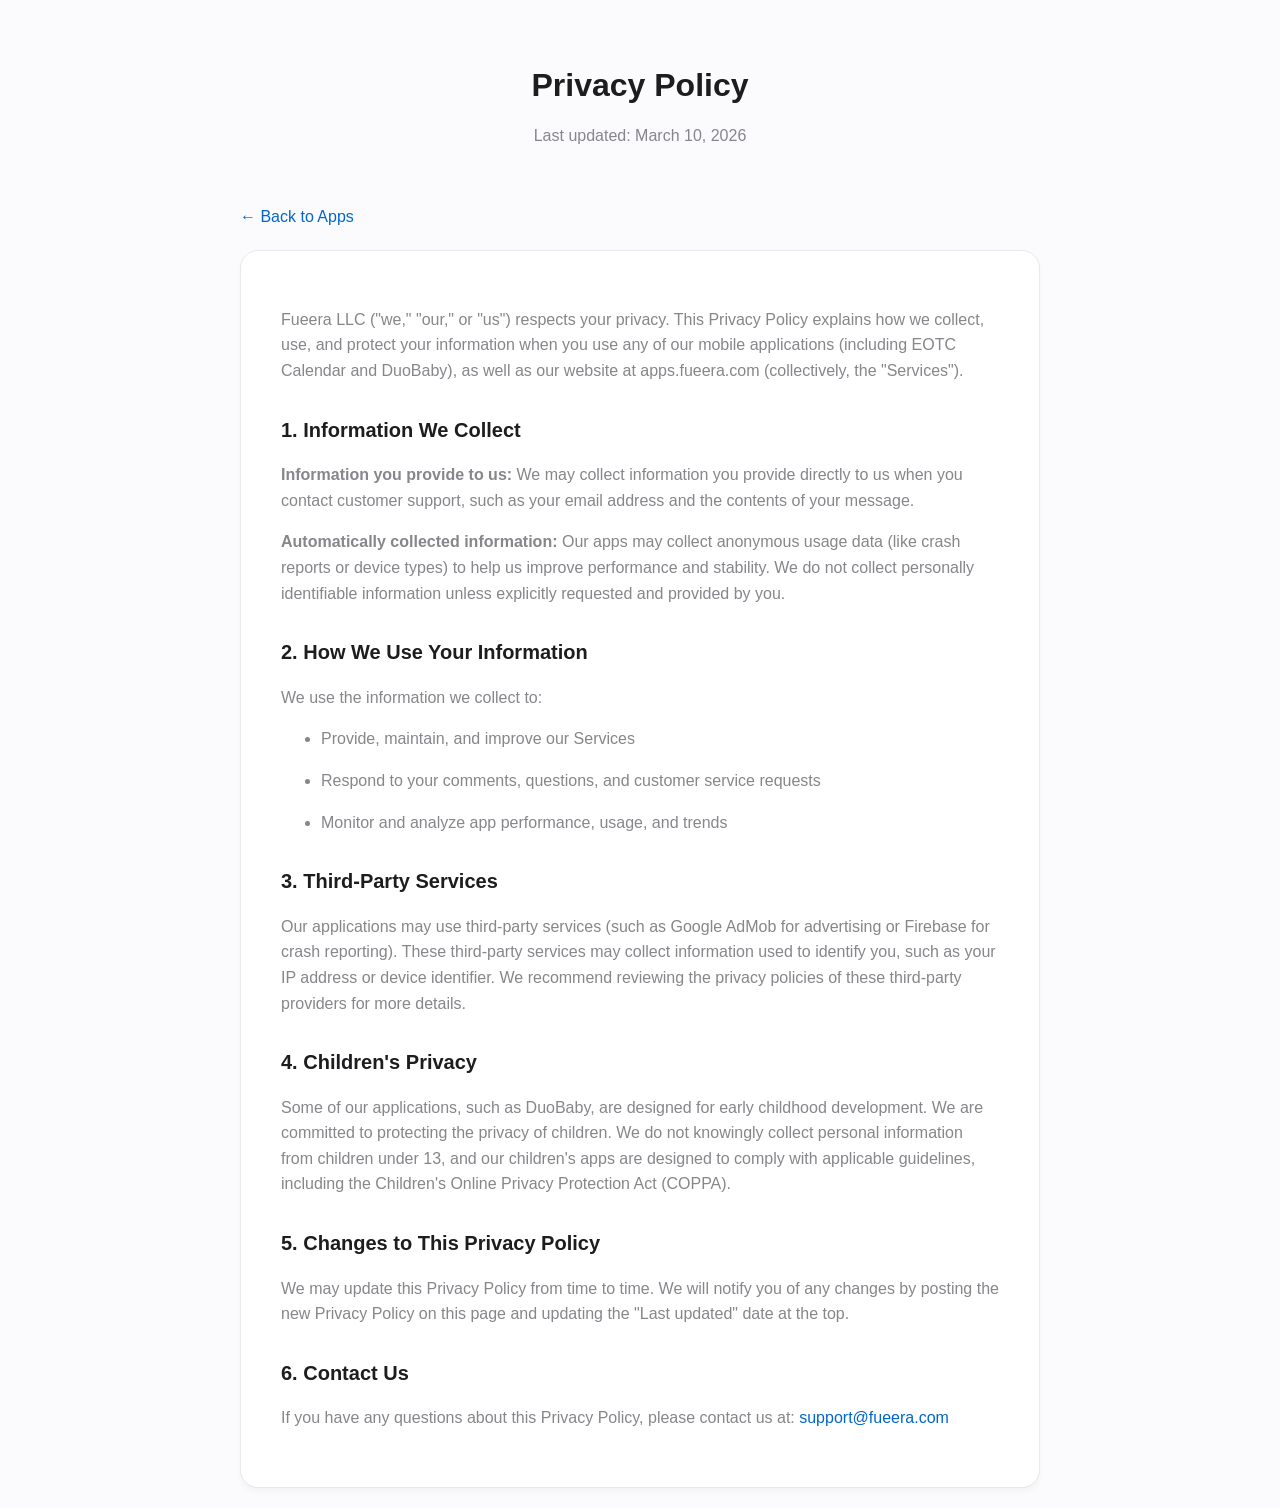
==== privacy-policy/index.html @ ad88a5f7 "Create index.html" ====
<!DOCTYPE html>
<html lang="en">
<head>
    <meta charset="UTF-8">
    <meta name="viewport" content="width=device-width, initial-scale=1.0">
    <title>Privacy Policy - Fueera LLC</title>
    <style>
        :root { --primary: #1d1d1f; --secondary: #86868b; --bg-color: #fbfbfd; --card-bg: #ffffff; --border: #e8e8ed; }
        body { font-family: -apple-system, BlinkMacSystemFont, "Segoe UI", Roboto, Helvetica, Arial, sans-serif; margin: 0; padding: 0; background-color: var(--bg-color); color: var(--primary); line-height: 1.6; }
        header { text-align: center; padding: 60px 20px 20px; }
        .container { max-width: 800px; margin: 0 auto; padding: 20px; }
        .content { background-color: var(--card-bg); border-radius: 18px; padding: 40px; box-shadow: 0 4px 6px rgba(0,0,0,0.03); border: 1px solid var(--border); }
        h1 { margin-top: 0; }
        h2 { margin-top: 30px; font-size: 1.25rem; }
        p, li { color: var(--secondary); margin-bottom: 16px; font-size: 1rem; }
        a { color: #0066cc; text-decoration: none; }
        a:hover { text-decoration: underline; }
        .back-link { display: inline-block; margin-bottom: 20px; font-weight: 500; }
        
        @media (prefers-color-scheme: dark) {
            :root { --primary: #f5f5f7; --secondary: #a1a1a6; --bg-color: #000000; --card-bg: #1c1c1e; --border: #38383a; }
            a { color: #2997ff; }
        }
    </style>
</head>
<body>

    <header>
        <h1>Privacy Policy</h1>
        <p style="color: var(--secondary); margin-top: -10px;">Last updated: March 10, 2026</p>
    </header>

    <div class="container">
        <a href="/" class="back-link">← Back to Apps</a>
        
        <div class="content">
            <p>Fueera LLC ("we," "our," or "us") respects your privacy. This Privacy Policy explains how we collect, use, and protect your information when you use any of our mobile applications (including EOTC Calendar and DuoBaby), as well as our website at apps.fueera.com (collectively, the "Services").</p>

            <h2>1. Information We Collect</h2>
            <p><strong>Information you provide to us:</strong> We may collect information you provide directly to us when you contact customer support, such as your email address and the contents of your message.</p>
            <p><strong>Automatically collected information:</strong> Our apps may collect anonymous usage data (like crash reports or device types) to help us improve performance and stability. We do not collect personally identifiable information unless explicitly requested and provided by you.</p>

            <h2>2. How We Use Your Information</h2>
            <p>We use the information we collect to:</p>
            <ul>
                <li>Provide, maintain, and improve our Services</li>
                <li>Respond to your comments, questions, and customer service requests</li>
                <li>Monitor and analyze app performance, usage, and trends</li>
            </ul>

            <h2>3. Third-Party Services</h2>
            <p>Our applications may use third-party services (such as Google AdMob for advertising or Firebase for crash reporting). These third-party services may collect information used to identify you, such as your IP address or device identifier. We recommend reviewing the privacy policies of these third-party providers for more details.</p>

            <h2>4. Children's Privacy</h2>
            <p>Some of our applications, such as DuoBaby, are designed for early childhood development. We are committed to protecting the privacy of children. We do not knowingly collect personal information from children under 13, and our children's apps are designed to comply with applicable guidelines, including the Children's Online Privacy Protection Act (COPPA).</p>

            <h2>5. Changes to This Privacy Policy</h2>
            <p>We may update this Privacy Policy from time to time. We will notify you of any changes by posting the new Privacy Policy on this page and updating the "Last updated" date at the top.</p>

            <h2>6. Contact Us</h2>
            <p>If you have any questions about this Privacy Policy, please contact us at: <a href="mailto:support@fueera.com">support@fueera.com</a></p>
        </div>
    </div>

</body>
</html>
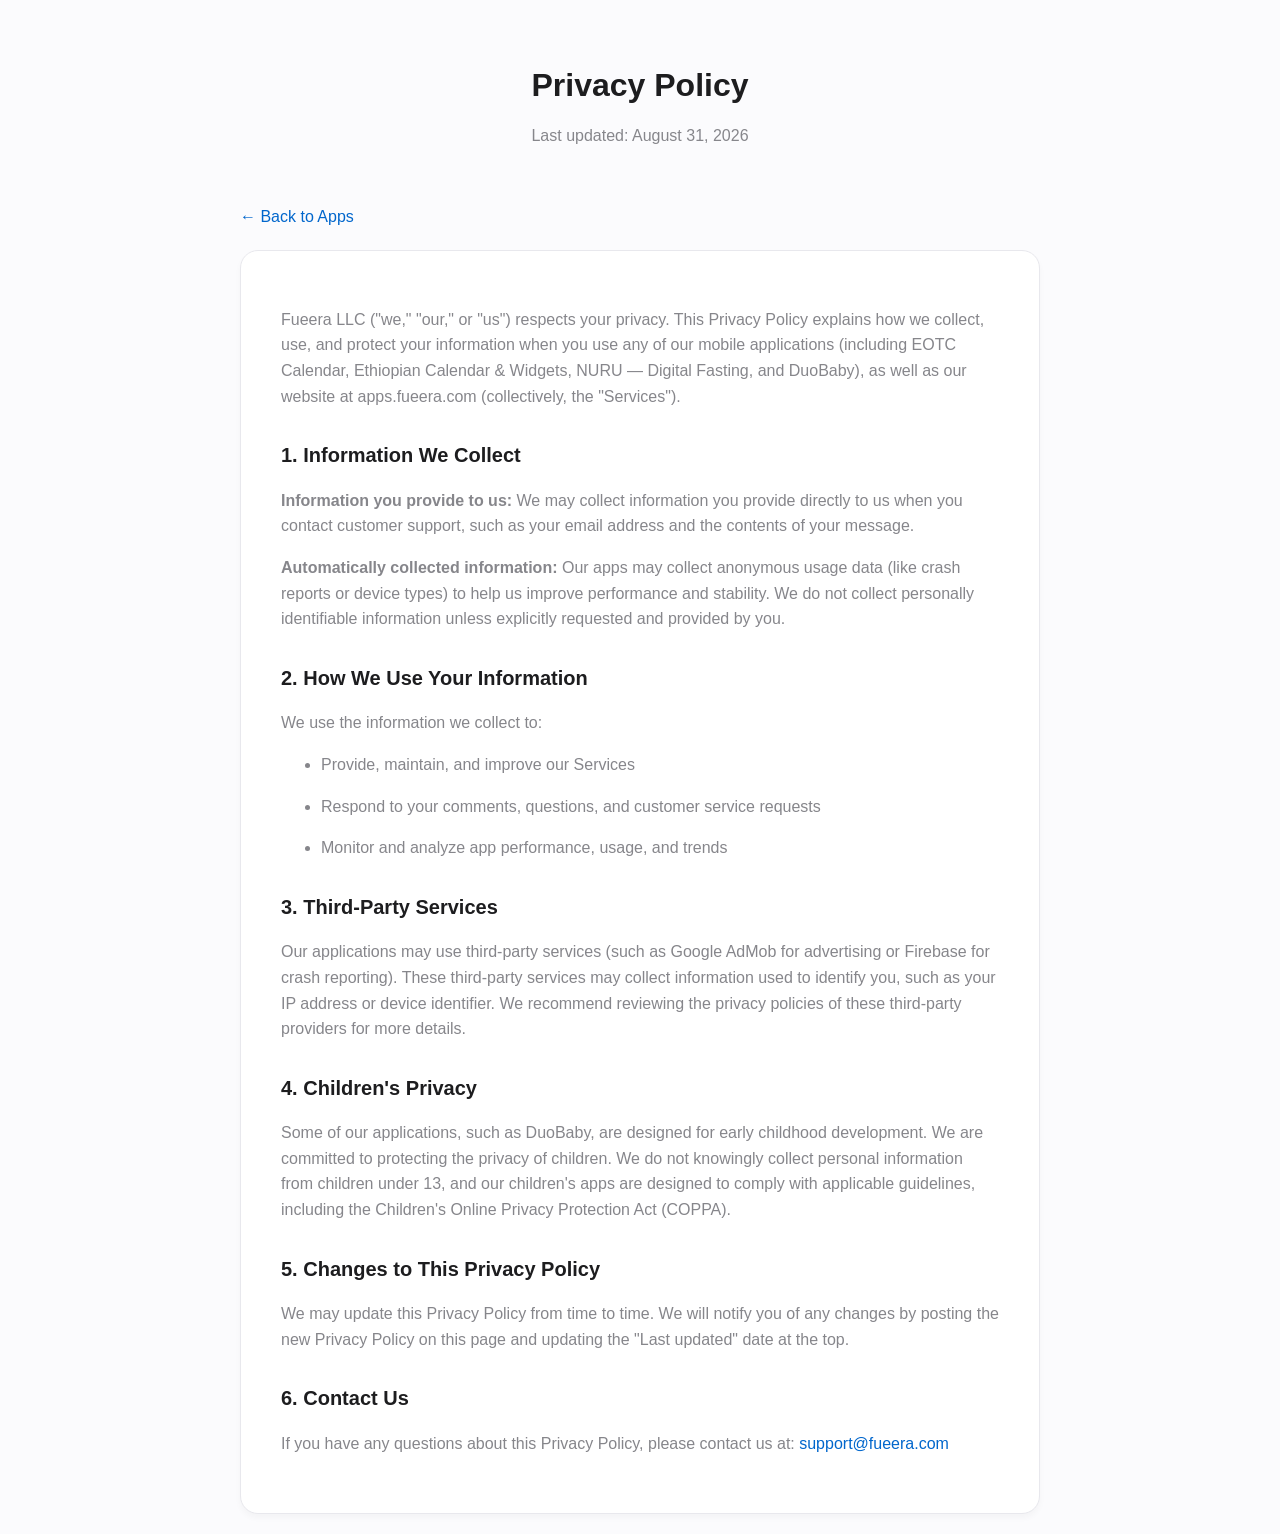
==== commit 97173c0b: "Add per-app pages for EOTC Calendar, Ethiopian Calendar, and NURU apps.fueera.com is the developer w" ====
--- a/privacy-policy/index.html
+++ b/privacy-policy/index.html
@@ -27,14 +27,14 @@
 
     <header>
         <h1>Privacy Policy</h1>
-        <p style="color: var(--secondary); margin-top: -10px;">Last updated: March 10, 2026</p>
+        <p style="color: var(--secondary); margin-top: -10px;">Last updated: August 31, 2026</p>
     </header>
 
     <div class="container">
         <a href="/" class="back-link">← Back to Apps</a>
         
         <div class="content">
-            <p>Fueera LLC ("we," "our," or "us") respects your privacy. This Privacy Policy explains how we collect, use, and protect your information when you use any of our mobile applications (including EOTC Calendar and DuoBaby), as well as our website at apps.fueera.com (collectively, the "Services").</p>
+            <p>Fueera LLC ("we," "our," or "us") respects your privacy. This Privacy Policy explains how we collect, use, and protect your information when you use any of our mobile applications (including EOTC Calendar, Ethiopian Calendar &amp; Widgets, NURU &mdash; Digital Fasting, and DuoBaby), as well as our website at apps.fueera.com (collectively, the "Services").</p>
 
             <h2>1. Information We Collect</h2>
             <p><strong>Information you provide to us:</strong> We may collect information you provide directly to us when you contact customer support, such as your email address and the contents of your message.</p>
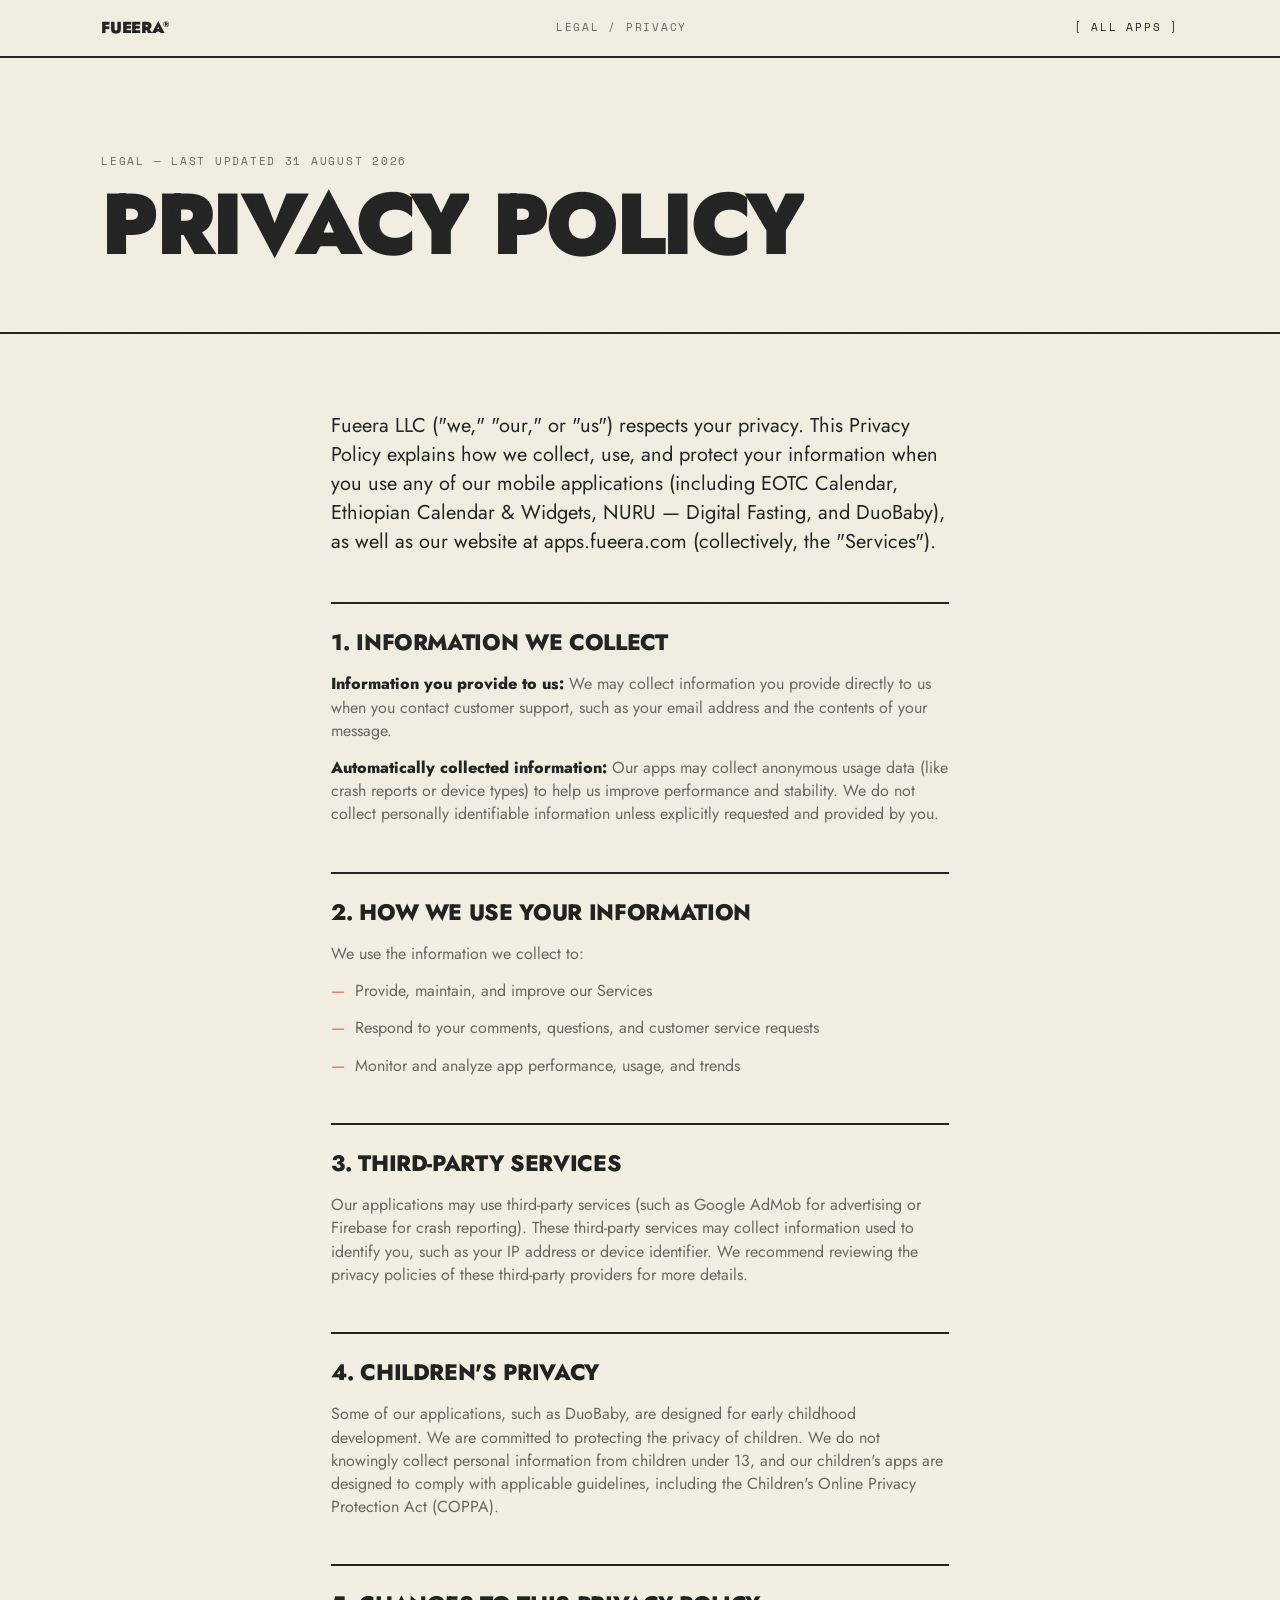
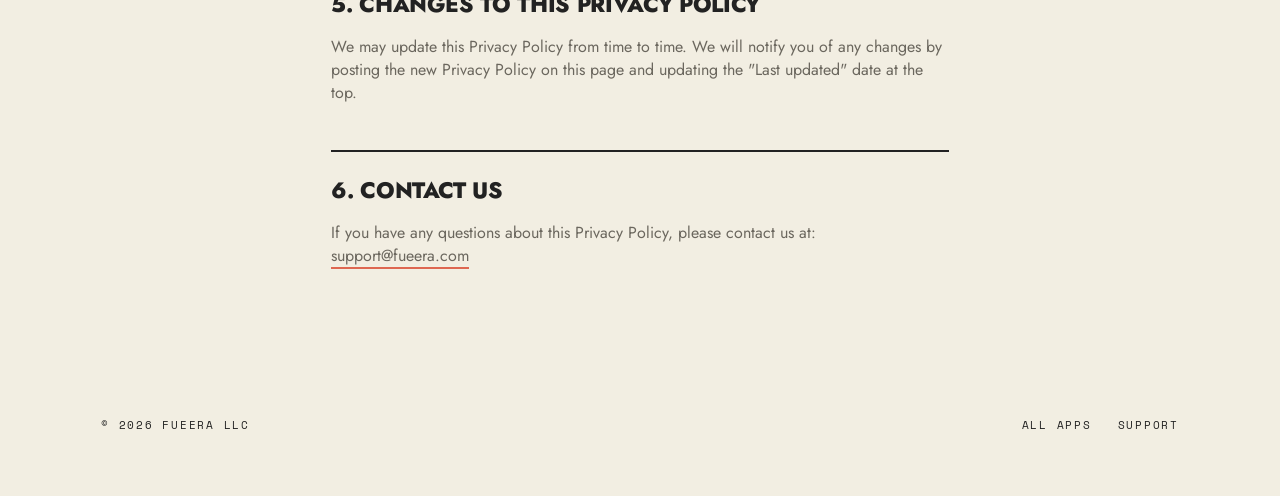
==== commit cf391860: "Redesign: editorial-brutalist layout, motion layer, dark mode, brand fonts Rebuilds the site around " ====
--- a/privacy-policy/index.html
+++ b/privacy-policy/index.html
@@ -3,37 +3,46 @@
 <head>
     <meta charset="UTF-8">
     <meta name="viewport" content="width=device-width, initial-scale=1.0">
-    <title>Privacy Policy - Fueera LLC</title>
+    <title>Privacy Policy — Fueera LLC</title>
+    <meta name="description" content="Privacy Policy for Fueera LLC mobile applications and apps.fueera.com.">
+    <link rel="canonical" href="https://apps.fueera.com/privacy-policy/">
+    <meta name="theme-color" media="(prefers-color-scheme: light)" content="#f2eee2">
+    <meta name="theme-color" media="(prefers-color-scheme: dark)" content="#222222">
+
+    <link rel="preconnect" href="https://fonts.googleapis.com">
+    <link rel="preconnect" href="https://fonts.gstatic.com" crossorigin>
+    <link href="https://fonts.googleapis.com/css2?family=Jost:wght@300..900&family=Space+Mono:wght@400;700&display=swap" rel="stylesheet">
+    <link rel="stylesheet" href="../assets/css/site.css">
+    <script>document.documentElement.classList.add('js');</script>
     <style>
-        :root { --primary: #1d1d1f; --secondary: #86868b; --bg-color: #fbfbfd; --card-bg: #ffffff; --border: #e8e8ed; }
-        body { font-family: -apple-system, BlinkMacSystemFont, "Segoe UI", Roboto, Helvetica, Arial, sans-serif; margin: 0; padding: 0; background-color: var(--bg-color); color: var(--primary); line-height: 1.6; }
-        header { text-align: center; padding: 60px 20px 20px; }
-        .container { max-width: 800px; margin: 0 auto; padding: 20px; }
-        .content { background-color: var(--card-bg); border-radius: 18px; padding: 40px; box-shadow: 0 4px 6px rgba(0,0,0,0.03); border: 1px solid var(--border); }
-        h1 { margin-top: 0; }
-        h2 { margin-top: 30px; font-size: 1.25rem; }
-        p, li { color: var(--secondary); margin-bottom: 16px; font-size: 1rem; }
-        a { color: #0066cc; text-decoration: none; }
-        a:hover { text-decoration: underline; }
-        .back-link { display: inline-block; margin-bottom: 20px; font-weight: 500; }
-        
-        @media (prefers-color-scheme: dark) {
-            :root { --primary: #f5f5f7; --secondary: #a1a1a6; --bg-color: #000000; --card-bg: #1c1c1e; --border: #38383a; }
-            a { color: #2997ff; }
+        :root {
+            --accent: #de6751;
+            --accent-ink: #ffffff;
         }
     </style>
 </head>
 <body>
 
-    <header>
-        <h1>Privacy Policy</h1>
-        <p style="color: var(--secondary); margin-top: -10px;">Last updated: August 31, 2026</p>
+    <div class="scroll-progress" aria-hidden="true"><span></span></div>
+    <div class="cursor" aria-hidden="true"><span class="cursor-label"></span></div>
+
+    <nav class="site-nav">
+        <div class="wrap">
+            <a href="../" class="nav-brand">Fueera<sup>®</sup></a>
+            <span class="nav-mid mono">Legal / Privacy</span>
+            <a href="../" class="nav-back mono">[ All apps ]</a>
+        </div>
+    </nav>
+
+    <header class="doc-head">
+        <div class="wrap">
+            <span class="section-kicker mono">Legal — Last updated 31 August 2026</span>
+            <h1 class="display" data-split>Privacy Policy</h1>
+        </div>
     </header>
 
-    <div class="container">
-        <a href="/" class="back-link">← Back to Apps</a>
-        
-        <div class="content">
+    <main class="doc">
+        <div class="prose">
             <p>Fueera LLC ("we," "our," or "us") respects your privacy. This Privacy Policy explains how we collect, use, and protect your information when you use any of our mobile applications (including EOTC Calendar, Ethiopian Calendar &amp; Widgets, NURU &mdash; Digital Fasting, and DuoBaby), as well as our website at apps.fueera.com (collectively, the "Services").</p>
 
             <h2>1. Information We Collect</h2>
@@ -60,7 +69,18 @@
             <h2>6. Contact Us</h2>
             <p>If you have any questions about this Privacy Policy, please contact us at: <a href="mailto:support@fueera.com">support@fueera.com</a></p>
         </div>
-    </div>
+    </main>
 
+    <footer class="site-footer">
+        <div class="wrap">
+            <span class="mono">&copy; 2026 Fueera LLC</span>
+            <nav class="footer-links mono">
+                <a href="../">All apps</a>
+                <a href="mailto:support@fueera.com">Support</a>
+            </nav>
+        </div>
+    </footer>
+
+    <script src="../assets/js/motion.js" defer></script>
 </body>
 </html>
--- a/assets/css/site.css
+++ b/assets/css/site.css
@@ -0,0 +1,644 @@
+/* ==========================================================================
+   Fueera LLC — Software Division
+   apps.fueera.com
+
+   Editorial-brutalist: paper ground, hard black rules, oversized display
+   type, monospace metadata, per-app accent. Motion lives in motion.js and
+   is gated behind the .js class so the page is fully readable without it.
+   ========================================================================== */
+
+/* Palette is taken from the Fueera logo artwork itself: paper #F2EEE2,
+   ink #222222, terracotta #DE6751. Keeping --paper and --ink exactly on the
+   logo's own background colours is what lets the logo sit flush on the page
+   in both themes instead of floating in a visible box. */
+:root {
+    color-scheme: light dark;
+
+    --paper: #f2eee2;
+    --paper-2: #e6e1d2;
+    --ink: #222222;
+    --ink-soft: #6b675e;
+    --brand: #de6751;
+    --grain: 0.035;
+
+    /* Overridden per app page. */
+    --accent: #222222;
+    --accent-ink: #f2eee2;
+    --brand-bg: #2a303c;
+
+    --rule: 2px;
+    --maxw: 1180px;
+    --gutter: clamp(18px, 4vw, 56px);
+
+    --ease: cubic-bezier(0.16, 1, 0.3, 1);
+
+    /* Display face is set per page to match that app's App Store artwork.
+       Jost is the default: it is the closest open equivalent to the light,
+       wide-tracked geometric of the Fueera logo wordmark. */
+    --font-display: "Jost", "Futura", "Century Gothic", "Helvetica Neue", Helvetica, Arial, sans-serif;
+    --font-mono: "Space Mono", ui-monospace, SFMono-Regular, Menlo, Consolas, monospace;
+    --display-tracking: -0.04em;
+}
+
+/* Dark theme. --paper lands exactly on #222222, the logo artwork's own
+   background, so the dark logo reads as part of the page. */
+@media (prefers-color-scheme: dark) {
+    :root {
+        --paper: #222222;
+        --paper-2: #2c2c2b;
+        --ink: #f2eee2;
+        --ink-soft: #a29d92;
+        --grain: 0.02;
+    }
+}
+
+*, *::before, *::after { box-sizing: border-box; }
+
+html { -webkit-text-size-adjust: 100%; }
+
+body {
+    margin: 0;
+    background-color: var(--paper);
+    color: var(--ink);
+    font-family: var(--font-display);
+    font-weight: 400;
+    line-height: 1.45;
+    overflow-x: hidden;
+    -webkit-font-smoothing: antialiased;
+}
+
+/* Paper grain. Cheap, inline, and sits under everything. */
+body::after {
+    content: "";
+    position: fixed;
+    inset: 0;
+    z-index: 200;
+    pointer-events: none;
+    opacity: var(--grain);
+    background-image: url("data:image/svg+xml,%3Csvg xmlns='http://www.w3.org/2000/svg' width='120' height='120'%3E%3Cfilter id='n'%3E%3CfeTurbulence type='fractalNoise' baseFrequency='0.85' numOctaves='3'/%3E%3C/filter%3E%3Crect width='120' height='120' filter='url(%23n)'/%3E%3C/svg%3E");
+}
+
+img { max-width: 100%; display: block; }
+a { color: inherit; text-decoration: none; }
+ul, ol { list-style: none; margin: 0; padding: 0; }
+
+::selection { background: var(--accent); color: var(--accent-ink); }
+
+.wrap { max-width: var(--maxw); margin: 0 auto; padding-inline: var(--gutter); }
+
+.mono {
+    font-family: var(--font-mono);
+    font-size: 0.68rem;
+    letter-spacing: 0.16em;
+    text-transform: uppercase;
+}
+
+.display {
+    font-weight: 900;
+    letter-spacing: var(--display-tracking);
+    line-height: 0.85;
+    text-transform: uppercase;
+    margin: 0;
+}
+
+/* --------------------------------------------------------------------------
+   Scroll progress + custom cursor
+   -------------------------------------------------------------------------- */
+
+.scroll-progress {
+    position: fixed;
+    top: 0; left: 0; right: 0;
+    height: 4px;
+    z-index: 120;
+    background: transparent;
+}
+
+.scroll-progress span {
+    display: block;
+    height: 100%;
+    width: 0;
+    background: var(--accent);
+    transform-origin: 0 50%;
+}
+
+/* Pure white + `difference` blending, so the cursor inverts whatever is under
+   it. That works on paper, on charcoal, and on top of the screenshots without
+   needing a per-theme colour. */
+.cursor {
+    position: fixed;
+    top: 0; left: 0;
+    width: 26px; height: 26px;
+    border: 2px solid #fff;
+    border-radius: 50%;
+    pointer-events: none;
+    z-index: 150;
+    opacity: 0;
+    transform: translate3d(-100px, -100px, 0);
+    transition: width 0.3s var(--ease), height 0.3s var(--ease),
+                background-color 0.3s var(--ease), opacity 0.3s;
+    display: grid;
+    place-items: center;
+    mix-blend-mode: difference;
+}
+
+.cursor.is-active { opacity: 1; }
+
+.cursor.is-hover { width: 64px; height: 64px; background: #fff; }
+
+.cursor.is-drag { width: 78px; height: 78px; background: #fff; }
+
+.cursor-label {
+    font-family: var(--font-mono);
+    font-size: 0.5rem;
+    letter-spacing: 0.14em;
+    color: #000;
+    opacity: 0;
+    transition: opacity 0.2s;
+    white-space: nowrap;
+}
+
+.cursor.is-drag .cursor-label { opacity: 1; }
+
+/* Pointer devices only — never steal the cursor on touch. */
+@media (pointer: coarse), (hover: none) {
+    .cursor { display: none; }
+}
+
+/* --------------------------------------------------------------------------
+   Navigation
+   -------------------------------------------------------------------------- */
+
+.site-nav {
+    position: sticky;
+    top: 0;
+    z-index: 100;
+    background: var(--paper);
+    border-bottom: var(--rule) solid var(--ink);
+}
+
+.site-nav .wrap {
+    display: flex;
+    align-items: center;
+    justify-content: space-between;
+    gap: 16px;
+    height: 56px;
+}
+
+.nav-brand { font-weight: 900; letter-spacing: -0.02em; font-size: 1rem; text-transform: uppercase; }
+.nav-brand sup { font-size: 0.5em; vertical-align: super; }
+
+.nav-mid { color: var(--ink-soft); display: none; }
+@media (min-width: 860px) { .nav-mid { display: block; } }
+
+.nav-back { position: relative; }
+.nav-back::after {
+    content: "";
+    position: absolute;
+    left: 0; bottom: -3px;
+    width: 100%; height: 2px;
+    background: var(--ink);
+    transform: scaleX(0);
+    transform-origin: 100% 50%;
+    transition: transform 0.4s var(--ease);
+}
+.nav-back:hover::after { transform: scaleX(1); transform-origin: 0 50%; }
+
+/* --------------------------------------------------------------------------
+   Hero
+   -------------------------------------------------------------------------- */
+
+.hero {
+    background: var(--brand-bg);
+    color: #fff;
+    border-bottom: var(--rule) solid var(--ink);
+    position: relative;
+    overflow: hidden;
+}
+
+.hero-grid {
+    max-width: var(--maxw);
+    margin: 0 auto;
+    padding: clamp(36px, 7vw, 76px) var(--gutter) 0;
+    display: grid;
+    grid-template-columns: 1fr auto;
+    gap: clamp(24px, 5vw, 64px);
+    align-items: end;
+}
+
+.hero-icon {
+    width: clamp(56px, 8vw, 76px);
+    aspect-ratio: 1;
+    object-fit: cover;
+    border: var(--rule) solid rgba(255, 255, 255, 0.25);
+    margin-bottom: 22px;
+}
+
+.hero h1 {
+    font-size: clamp(2.6rem, 10.5vw, 7.5rem);
+    margin-bottom: 0.12em;
+}
+
+.hero-tagline {
+    font-size: clamp(1rem, 2.4vw, 1.5rem);
+    font-weight: 600;
+    color: var(--accent);
+    margin: 0 0 22px;
+    max-width: 20ch;
+    letter-spacing: -0.01em;
+}
+
+.hero-meta { display: flex; flex-wrap: wrap; gap: 8px; margin-bottom: 30px; }
+
+.hero-meta li {
+    border: 2px solid rgba(255, 255, 255, 0.3);
+    padding: 6px 12px;
+    color: rgba(255, 255, 255, 0.85);
+}
+
+.hero-actions { display: flex; flex-wrap: wrap; gap: 12px; padding-bottom: clamp(32px, 5vw, 56px); }
+
+.hero-media { align-self: end; }
+
+.hero-shot {
+    max-height: clamp(320px, 52vh, 520px);
+    width: auto;
+    margin-bottom: -2px;
+    will-change: transform;
+}
+
+@media (max-width: 820px) {
+    .hero-grid { grid-template-columns: 1fr; }
+    .hero-actions { padding-bottom: 24px; }
+    .hero-shot { max-height: 380px; margin-inline: auto; }
+}
+
+/* --------------------------------------------------------------------------
+   Buttons
+   -------------------------------------------------------------------------- */
+
+.btn {
+    display: inline-flex;
+    align-items: center;
+    gap: 10px;
+    padding: 15px 26px;
+    border: 2px solid var(--ink);
+    background: var(--accent);
+    color: var(--accent-ink);
+    font-family: var(--font-mono);
+    font-weight: 700;
+    font-size: 0.7rem;
+    letter-spacing: 0.14em;
+    text-transform: uppercase;
+    position: relative;
+    will-change: transform;
+    transition: box-shadow 0.3s var(--ease), background-color 0.3s, color 0.3s;
+}
+
+.btn:hover { box-shadow: 6px 6px 0 var(--ink); }
+
+.btn-ghost {
+    background: transparent;
+    color: #fff;
+    border-color: rgba(255, 255, 255, 0.45);
+}
+
+.btn-ghost:hover { background: #fff; color: var(--ink); border-color: #fff; box-shadow: 6px 6px 0 var(--accent); }
+
+.btn .glyph { width: 15px; height: 15px; flex: none; }
+
+/* --------------------------------------------------------------------------
+   Marquee
+   -------------------------------------------------------------------------- */
+
+.marquee {
+    overflow: hidden;
+    background: var(--accent);
+    color: var(--accent-ink);
+    border-bottom: var(--rule) solid var(--ink);
+    padding: 12px 0;
+    user-select: none;
+}
+
+.marquee-track {
+    display: flex;
+    width: max-content;
+    will-change: transform;
+}
+
+.marquee-track span {
+    font-weight: 900;
+    text-transform: uppercase;
+    letter-spacing: -0.03em;
+    font-size: clamp(1.3rem, 4vw, 2.6rem);
+    padding-inline: 0.35em;
+    white-space: nowrap;
+}
+
+.marquee-track span::after { content: "◆"; padding-left: 0.7em; font-size: 0.5em; vertical-align: middle; }
+
+/* --------------------------------------------------------------------------
+   Sections
+   -------------------------------------------------------------------------- */
+
+.section { padding: clamp(56px, 9vw, 120px) 0; border-bottom: var(--rule) solid var(--ink); }
+
+.section-head { max-width: var(--maxw); margin: 0 auto; padding-inline: var(--gutter); margin-bottom: clamp(32px, 5vw, 60px); }
+
+.section-kicker { display: block; color: var(--ink-soft); margin-bottom: 18px; }
+
+.section h2 {
+    font-size: clamp(1.9rem, 6.5vw, 4.4rem);
+    margin: 0 0 18px;
+    font-weight: 900;
+    letter-spacing: var(--display-tracking);
+    line-height: 0.92;
+    text-transform: uppercase;
+}
+
+.lede { font-size: clamp(1rem, 1.7vw, 1.2rem); max-width: 62ch; margin: 0; color: var(--ink-soft); }
+
+/* --------------------------------------------------------------------------
+   Features
+   -------------------------------------------------------------------------- */
+
+.features {
+    max-width: var(--maxw);
+    margin: 0 auto;
+    padding-inline: var(--gutter);
+    display: grid;
+    grid-template-columns: repeat(auto-fit, minmax(270px, 1fr));
+    gap: 18px;
+}
+
+.feature {
+    border: var(--rule) solid var(--ink);
+    background: var(--paper);
+    padding: 26px 24px 28px;
+    display: flex;
+    flex-direction: column;
+    transition: transform 0.35s var(--ease), background-color 0.35s, color 0.35s, box-shadow 0.35s var(--ease);
+}
+
+.feature:hover {
+    background: var(--ink);
+    color: var(--paper);
+    transform: translate(-5px, -5px);
+    box-shadow: 9px 9px 0 var(--accent);
+}
+
+.feature-num {
+    font-family: var(--font-mono);
+    font-size: 0.68rem;
+    letter-spacing: 0.16em;
+    color: var(--accent);
+    margin-bottom: 34px;
+}
+
+.feature:hover .feature-num { color: var(--accent); }
+
+.feature h3 {
+    font-size: 1.22rem;
+    font-weight: 800;
+    letter-spacing: -0.02em;
+    margin: 0 0 10px;
+    text-transform: uppercase;
+    line-height: 1.05;
+}
+
+.feature p { margin: 0; font-size: 0.95rem; color: inherit; opacity: 0.78; }
+
+/* --------------------------------------------------------------------------
+   Screenshot gallery — drag to scroll
+   -------------------------------------------------------------------------- */
+
+.shots-section { padding-bottom: clamp(48px, 7vw, 90px); }
+
+.shots {
+    display: flex;
+    gap: 18px;
+    overflow-x: auto;
+    scroll-snap-type: x proximity;
+    padding-block: 8px 28px;
+    /* 100%, never vw: vw includes the scrollbar and pushes the page sideways. */
+    padding-inline: max(var(--gutter), calc((100% - var(--maxw)) / 2 + var(--gutter)));
+    scrollbar-width: none;
+    cursor: grab;
+}
+
+.shots::-webkit-scrollbar { display: none; }
+.shots.is-dragging { cursor: grabbing; scroll-snap-type: none; }
+.shots.is-dragging img { pointer-events: none; }
+
+.shot { flex: 0 0 auto; margin: 0; scroll-snap-align: center; }
+
+.shot img {
+    width: 252px;
+    aspect-ratio: 828 / 1792;
+    height: auto;
+    border: var(--rule) solid var(--ink);
+    background: var(--brand-bg);
+    transition: transform 0.4s var(--ease);
+}
+
+.shot:hover img { transform: translateY(-6px); }
+
+.shot figcaption {
+    font-family: var(--font-mono);
+    font-size: 0.6rem;
+    letter-spacing: 0.16em;
+    text-transform: uppercase;
+    color: var(--ink-soft);
+    margin-top: 10px;
+}
+
+/* --------------------------------------------------------------------------
+   Home page — app index
+   -------------------------------------------------------------------------- */
+
+.home-hero { border-bottom: var(--rule) solid var(--ink); padding: clamp(48px, 9vw, 110px) 0 clamp(32px, 5vw, 60px); }
+
+/* The logo wipes up out of a mask, the same gesture the headlines use, so it
+   reads as part of the page rather than an image dropped on top of it. */
+.logo-mask {
+    display: block;
+    overflow: hidden;
+    width: clamp(210px, 32vw, 330px);
+    margin-bottom: clamp(26px, 4vw, 44px);
+    line-height: 0;
+}
+
+.logo-mask picture { display: block; }
+.logo-mask img { width: 100%; height: auto; }
+
+.js .logo-mask[data-reveal] { opacity: 1; transform: none; }
+.js .logo-mask img { transform: translateY(104%); transition: transform 1.1s var(--ease) 0.1s; }
+.js .logo-mask.is-in img { transform: none; }
+
+.home-hero h1 { font-size: clamp(2.4rem, 9vw, 6.4rem); margin-bottom: 24px; }
+
+.home-hero .lede { font-size: clamp(1rem, 1.8vw, 1.25rem); max-width: 58ch; }
+
+.app-row {
+    display: grid;
+    grid-template-columns: auto 64px 1fr auto;
+    align-items: center;
+    gap: clamp(14px, 3vw, 30px);
+    padding: clamp(20px, 3.4vw, 34px) var(--gutter);
+    border-bottom: var(--rule) solid var(--ink);
+    max-width: var(--maxw);
+    margin: 0 auto;
+    position: relative;
+    overflow: hidden;
+    transition: color 0.4s var(--ease);
+}
+
+/* z-index 0 (not -1): a negative index would drop the wipe behind the page
+   background entirely, since .app-row paints no background of its own. */
+.app-row::before {
+    content: "";
+    position: absolute;
+    inset: 0;
+    background: var(--row-accent, var(--ink));
+    transform: scaleY(0);
+    transform-origin: 50% 100%;
+    transition: transform 0.45s var(--ease);
+    z-index: 0;
+}
+
+.app-row > * { position: relative; z-index: 1; }
+
+.app-row:hover::before { transform: scaleY(1); }
+.app-row:hover { color: var(--row-ink, #fff); }
+.app-row:hover .app-row-cat, .app-row:hover .app-row-desc { color: inherit; opacity: 0.8; }
+.app-row:hover .app-row-idx { color: inherit; }
+
+.app-row-idx { font-family: var(--font-mono); font-size: 0.68rem; letter-spacing: 0.14em; color: var(--ink-soft); }
+
+.app-row-icon { width: 64px; height: 64px; object-fit: cover; border: var(--rule) solid var(--ink); }
+
+.app-row h2 {
+    font-size: clamp(1.3rem, 3.4vw, 2.4rem);
+    font-weight: 900;
+    letter-spacing: var(--display-tracking);
+    text-transform: uppercase;
+    margin: 0 0 4px;
+    line-height: 0.95;
+}
+
+.app-row-cat { font-family: var(--font-mono); font-size: 0.6rem; letter-spacing: 0.16em; text-transform: uppercase; color: var(--ink-soft); }
+
+.app-row-desc { margin: 8px 0 0; font-size: 0.95rem; color: var(--ink-soft); max-width: 52ch; }
+
+.app-row-go { font-family: var(--font-mono); font-size: 0.68rem; letter-spacing: 0.14em; white-space: nowrap; }
+.app-row-go span { display: inline-block; transition: transform 0.4s var(--ease); }
+.app-row:hover .app-row-go span { transform: translateX(8px); }
+
+@media (max-width: 760px) {
+    .app-row { grid-template-columns: auto 1fr; row-gap: 10px; }
+    .app-row-icon { grid-row: 1; width: 52px; height: 52px; }
+    .app-row-body { grid-column: 1 / -1; }
+    .app-row-go { grid-column: 1 / -1; }
+    .app-row-desc { max-width: none; }
+}
+
+/* --------------------------------------------------------------------------
+   Long-form document pages (privacy policy)
+   -------------------------------------------------------------------------- */
+
+.doc-head { border-bottom: var(--rule) solid var(--ink); padding: clamp(44px, 8vw, 96px) 0 clamp(28px, 4vw, 48px); }
+
+.doc-head h1 { font-size: clamp(2.2rem, 8vw, 5.4rem); margin-bottom: 16px; }
+
+.doc { padding: clamp(40px, 6vw, 80px) 0; }
+
+.prose { max-width: 72ch; margin: 0 auto; padding-inline: var(--gutter); }
+
+.prose h2 {
+    font-size: clamp(1.05rem, 2.2vw, 1.4rem);
+    font-weight: 800;
+    text-transform: uppercase;
+    letter-spacing: -0.015em;
+    margin: 46px 0 14px;
+    padding-top: 22px;
+    border-top: var(--rule) solid var(--ink);
+}
+
+.prose > p:first-child { font-size: clamp(1.05rem, 1.9vw, 1.25rem); color: var(--ink); }
+
+.prose p, .prose li { color: var(--ink-soft); margin: 0 0 14px; }
+
+.prose li { position: relative; padding-left: 24px; }
+.prose li::before { content: "—"; position: absolute; left: 0; color: var(--accent); }
+
+.prose strong { color: var(--ink); font-weight: 800; }
+.prose a { border-bottom: 2px solid var(--accent); }
+
+/* --------------------------------------------------------------------------
+   Closing CTA
+   -------------------------------------------------------------------------- */
+
+.cta-section { background: var(--brand-bg); color: #fff; padding: clamp(60px, 10vw, 130px) 0; text-align: center; border-bottom: var(--rule) solid var(--ink); }
+
+.cta-section h2 { font-size: clamp(2.2rem, 9vw, 6rem); margin: 0 0 14px; }
+
+.cta-section p { color: rgba(255, 255, 255, 0.6); margin: 0 0 32px; font-family: var(--font-mono); font-size: 0.7rem; letter-spacing: 0.16em; text-transform: uppercase; }
+
+/* --------------------------------------------------------------------------
+   Footer
+   -------------------------------------------------------------------------- */
+
+.site-footer { padding: clamp(36px, 5vw, 60px) 0; }
+
+.site-footer .wrap { display: flex; flex-wrap: wrap; gap: 16px 32px; justify-content: space-between; align-items: baseline; }
+
+.site-footer a { border-bottom: 2px solid transparent; transition: border-color 0.3s; }
+.site-footer a:hover { border-bottom-color: var(--ink); }
+
+.footer-links { display: flex; flex-wrap: wrap; gap: 16px 26px; }
+
+/* --------------------------------------------------------------------------
+   Motion primitives (only armed once JS confirms it is running)
+   -------------------------------------------------------------------------- */
+
+.js [data-reveal] {
+    opacity: 0;
+    transform: translateY(30px);
+    transition: opacity 0.9s var(--ease), transform 0.9s var(--ease);
+    transition-delay: var(--reveal-delay, 0ms);
+}
+
+.js [data-reveal].is-in { opacity: 1; transform: none; }
+
+/* Word-level masks: each word sits in its own overflow-hidden box and rises
+   into place, staggered by --line-delay. */
+.js .split-line {
+    display: inline-block;
+    overflow: hidden;
+    vertical-align: top;
+    padding-bottom: 0.08em;
+}
+
+.js .split-line > span {
+    display: inline-block;
+    transform: translateY(115%);
+    transition: transform 1.05s var(--ease);
+    transition-delay: var(--line-delay, 0ms);
+}
+
+.js [data-split].is-in .split-line > span { transform: none; }
+
+/* Anyone who asks for less motion gets none of it — and still sees everything. */
+@media (prefers-reduced-motion: reduce) {
+    .js [data-reveal],
+    .js .split-line > span,
+    .js .logo-mask img {
+        opacity: 1 !important;
+        transform: none !important;
+        transition: none !important;
+    }
+    .marquee-track { animation: none !important; transform: none !important; }
+    .cursor { display: none !important; }
+    .feature, .btn, .shot img, .app-row::before, .app-row-go span { transition: none !important; }
+    html { scroll-behavior: auto !important; }
+    * { animation-duration: 0.001ms !important; animation-iteration-count: 1 !important; }
+}
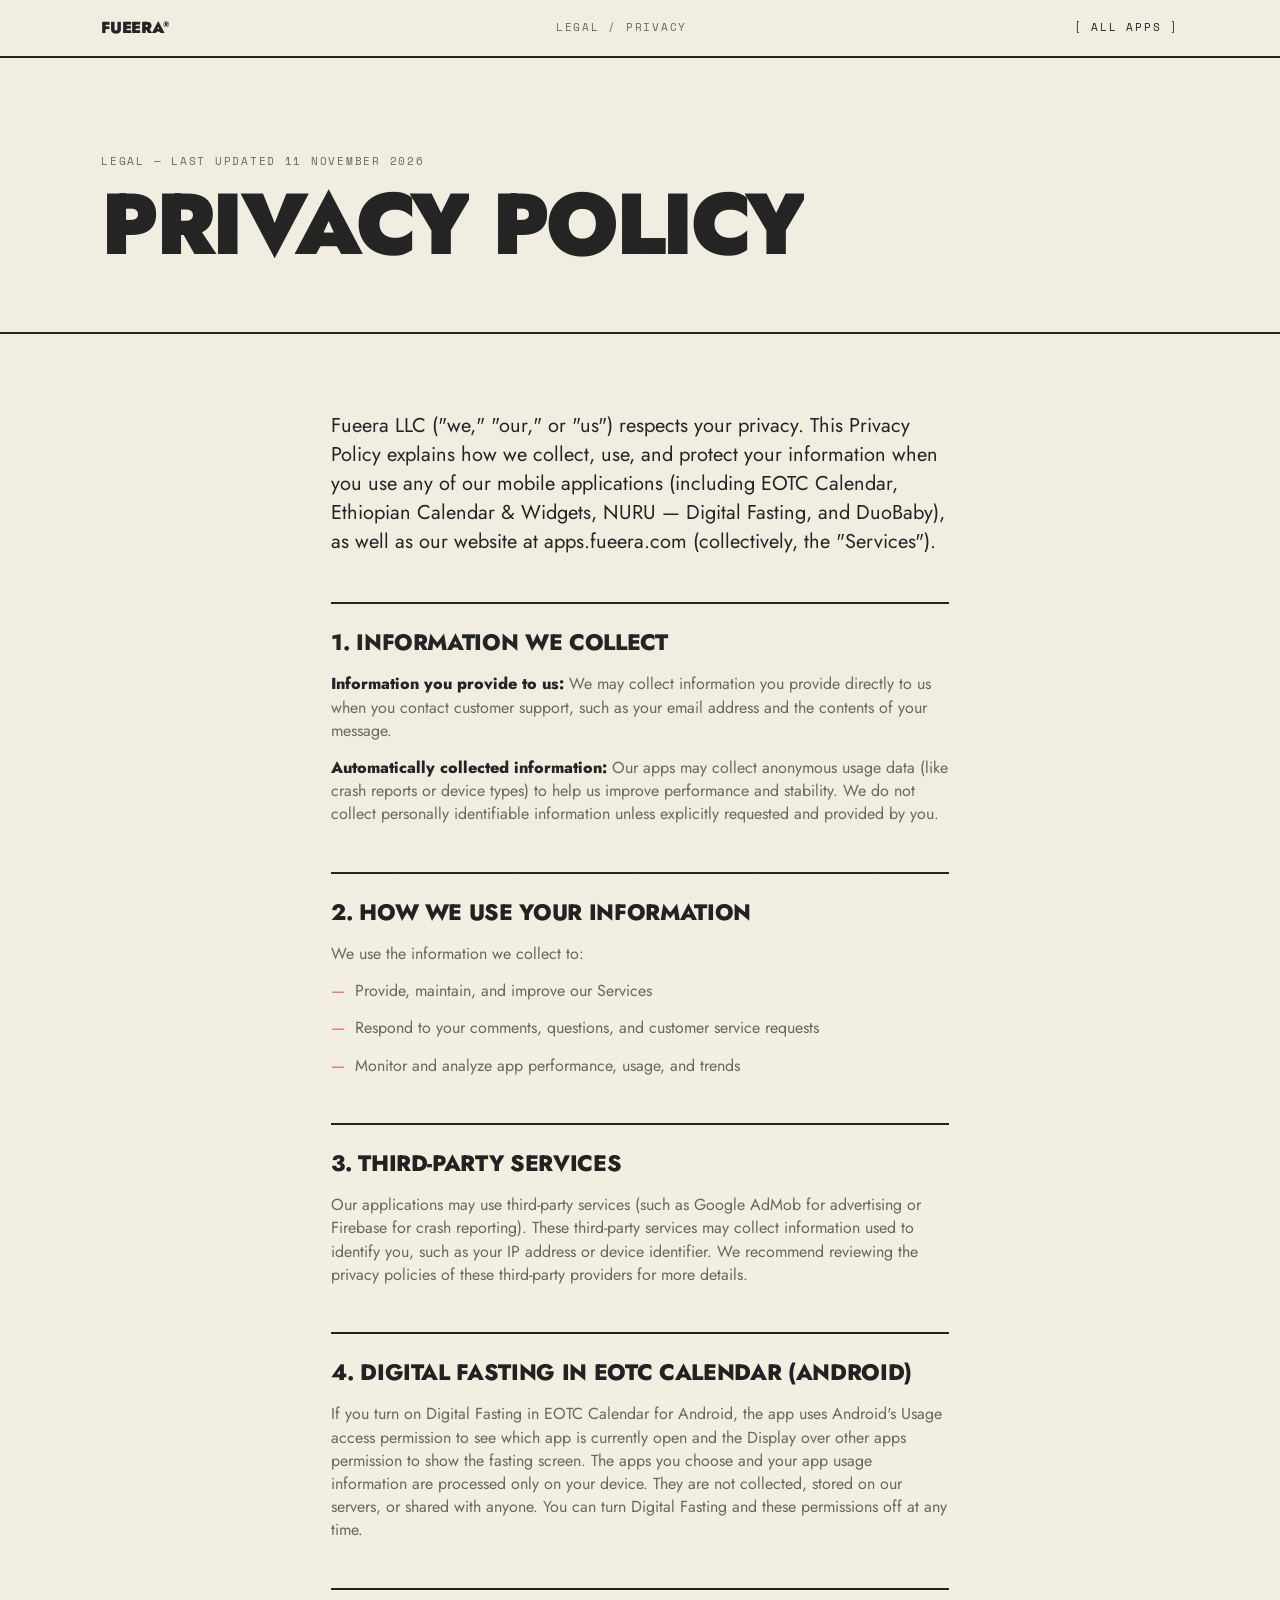
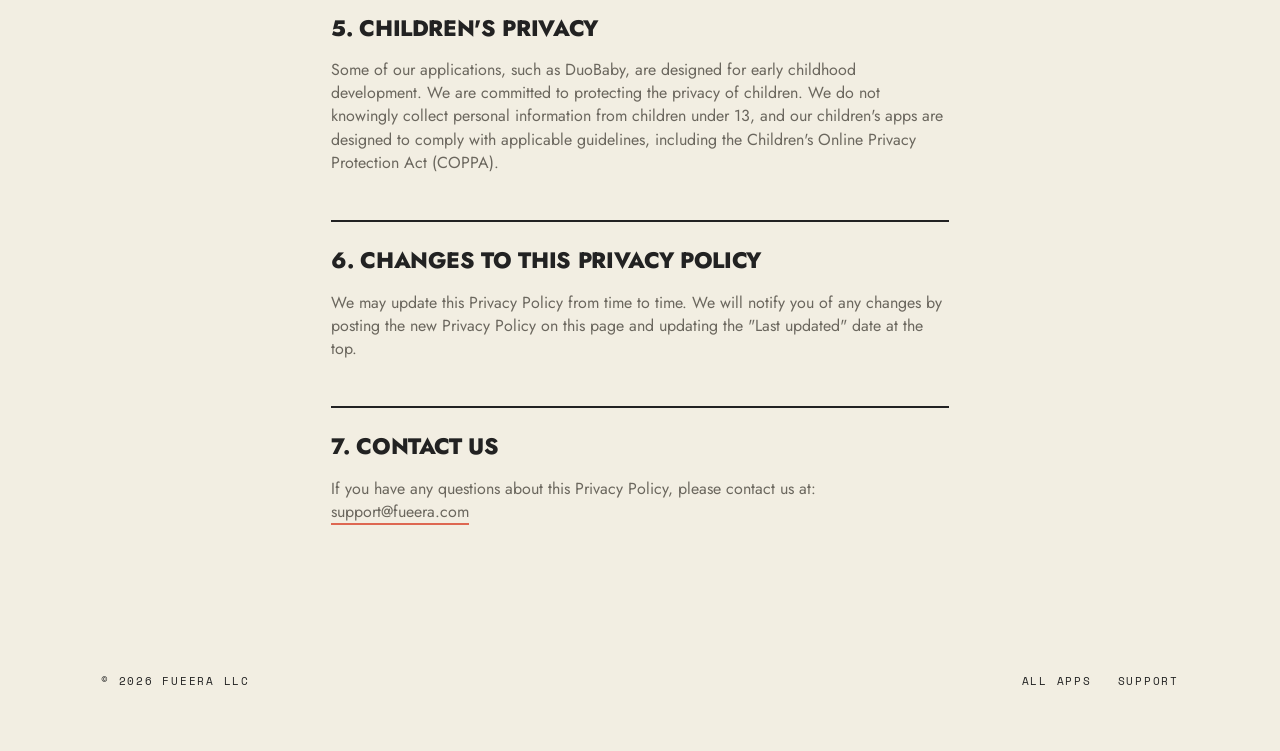
==== commit 6dd5d7ac: "Privacy policy: add Digital Fasting in EOTC Calendar (Android) Explains the Usage access and Display" ====
--- a/privacy-policy/index.html
+++ b/privacy-policy/index.html
@@ -12,7 +12,7 @@
     <link rel="preconnect" href="https://fonts.googleapis.com">
     <link rel="preconnect" href="https://fonts.gstatic.com" crossorigin>
     <link href="https://fonts.googleapis.com/css2?family=Jost:wght@300..900&family=Space+Mono:wght@400;700&display=swap" rel="stylesheet">
-    <link rel="stylesheet" href="../assets/css/site.css">
+    <link rel="stylesheet" href="../assets/css/site.css?v=2">
     <script>document.documentElement.classList.add('js');</script>
     <style>
         :root {
@@ -36,7 +36,7 @@
 
     <header class="doc-head">
         <div class="wrap">
-            <span class="section-kicker mono">Legal — Last updated 31 August 2026</span>
+            <span class="section-kicker mono">Legal — Last updated 11 November 2026</span>
             <h1 class="display" data-split>Privacy Policy</h1>
         </div>
     </header>
@@ -60,13 +60,16 @@
             <h2>3. Third-Party Services</h2>
             <p>Our applications may use third-party services (such as Google AdMob for advertising or Firebase for crash reporting). These third-party services may collect information used to identify you, such as your IP address or device identifier. We recommend reviewing the privacy policies of these third-party providers for more details.</p>
 
-            <h2>4. Children's Privacy</h2>
+            <h2>4. Digital Fasting in EOTC Calendar (Android)</h2>
+            <p>If you turn on Digital Fasting in EOTC Calendar for Android, the app uses Android's Usage access permission to see which app is currently open and the Display over other apps permission to show the fasting screen. The apps you choose and your app usage information are processed only on your device. They are not collected, stored on our servers, or shared with anyone. You can turn Digital Fasting and these permissions off at any time.</p>
+
+            <h2>5. Children's Privacy</h2>
             <p>Some of our applications, such as DuoBaby, are designed for early childhood development. We are committed to protecting the privacy of children. We do not knowingly collect personal information from children under 13, and our children's apps are designed to comply with applicable guidelines, including the Children's Online Privacy Protection Act (COPPA).</p>
 
-            <h2>5. Changes to This Privacy Policy</h2>
+            <h2>6. Changes to This Privacy Policy</h2>
             <p>We may update this Privacy Policy from time to time. We will notify you of any changes by posting the new Privacy Policy on this page and updating the "Last updated" date at the top.</p>
 
-            <h2>6. Contact Us</h2>
+            <h2>7. Contact Us</h2>
             <p>If you have any questions about this Privacy Policy, please contact us at: <a href="mailto:support@fueera.com">support@fueera.com</a></p>
         </div>
     </main>
@@ -81,6 +84,6 @@
         </div>
     </footer>
 
-    <script src="../assets/js/motion.js" defer></script>
+    <script src="../assets/js/motion.js?v=2" defer></script>
 </body>
 </html>
--- a/assets/css/site.css
+++ b/assets/css/site.css
@@ -38,6 +38,7 @@
     --font-display: "Jost", "Futura", "Century Gothic", "Helvetica Neue", Helvetica, Arial, sans-serif;
     --font-mono: "Space Mono", ui-monospace, SFMono-Regular, Menlo, Consolas, monospace;
     --display-tracking: -0.04em;
+    --display-weight: 900;
 }
 
 /* Dark theme. --paper lands exactly on #222222, the logo artwork's own
@@ -94,7 +95,7 @@
 }
 
 .display {
-    font-weight: 900;
+    font-weight: var(--display-weight);
     letter-spacing: var(--display-tracking);
     line-height: 0.85;
     text-transform: uppercase;
@@ -349,7 +350,7 @@
 .section h2 {
     font-size: clamp(1.9rem, 6.5vw, 4.4rem);
     margin: 0 0 18px;
-    font-weight: 900;
+    font-weight: var(--display-weight);
     letter-spacing: var(--display-tracking);
     line-height: 0.92;
     text-transform: uppercase;
@@ -518,7 +519,7 @@
 
 .app-row h2 {
     font-size: clamp(1.3rem, 3.4vw, 2.4rem);
-    font-weight: 900;
+    font-weight: var(--display-weight);
     letter-spacing: var(--display-tracking);
     text-transform: uppercase;
     margin: 0 0 4px;
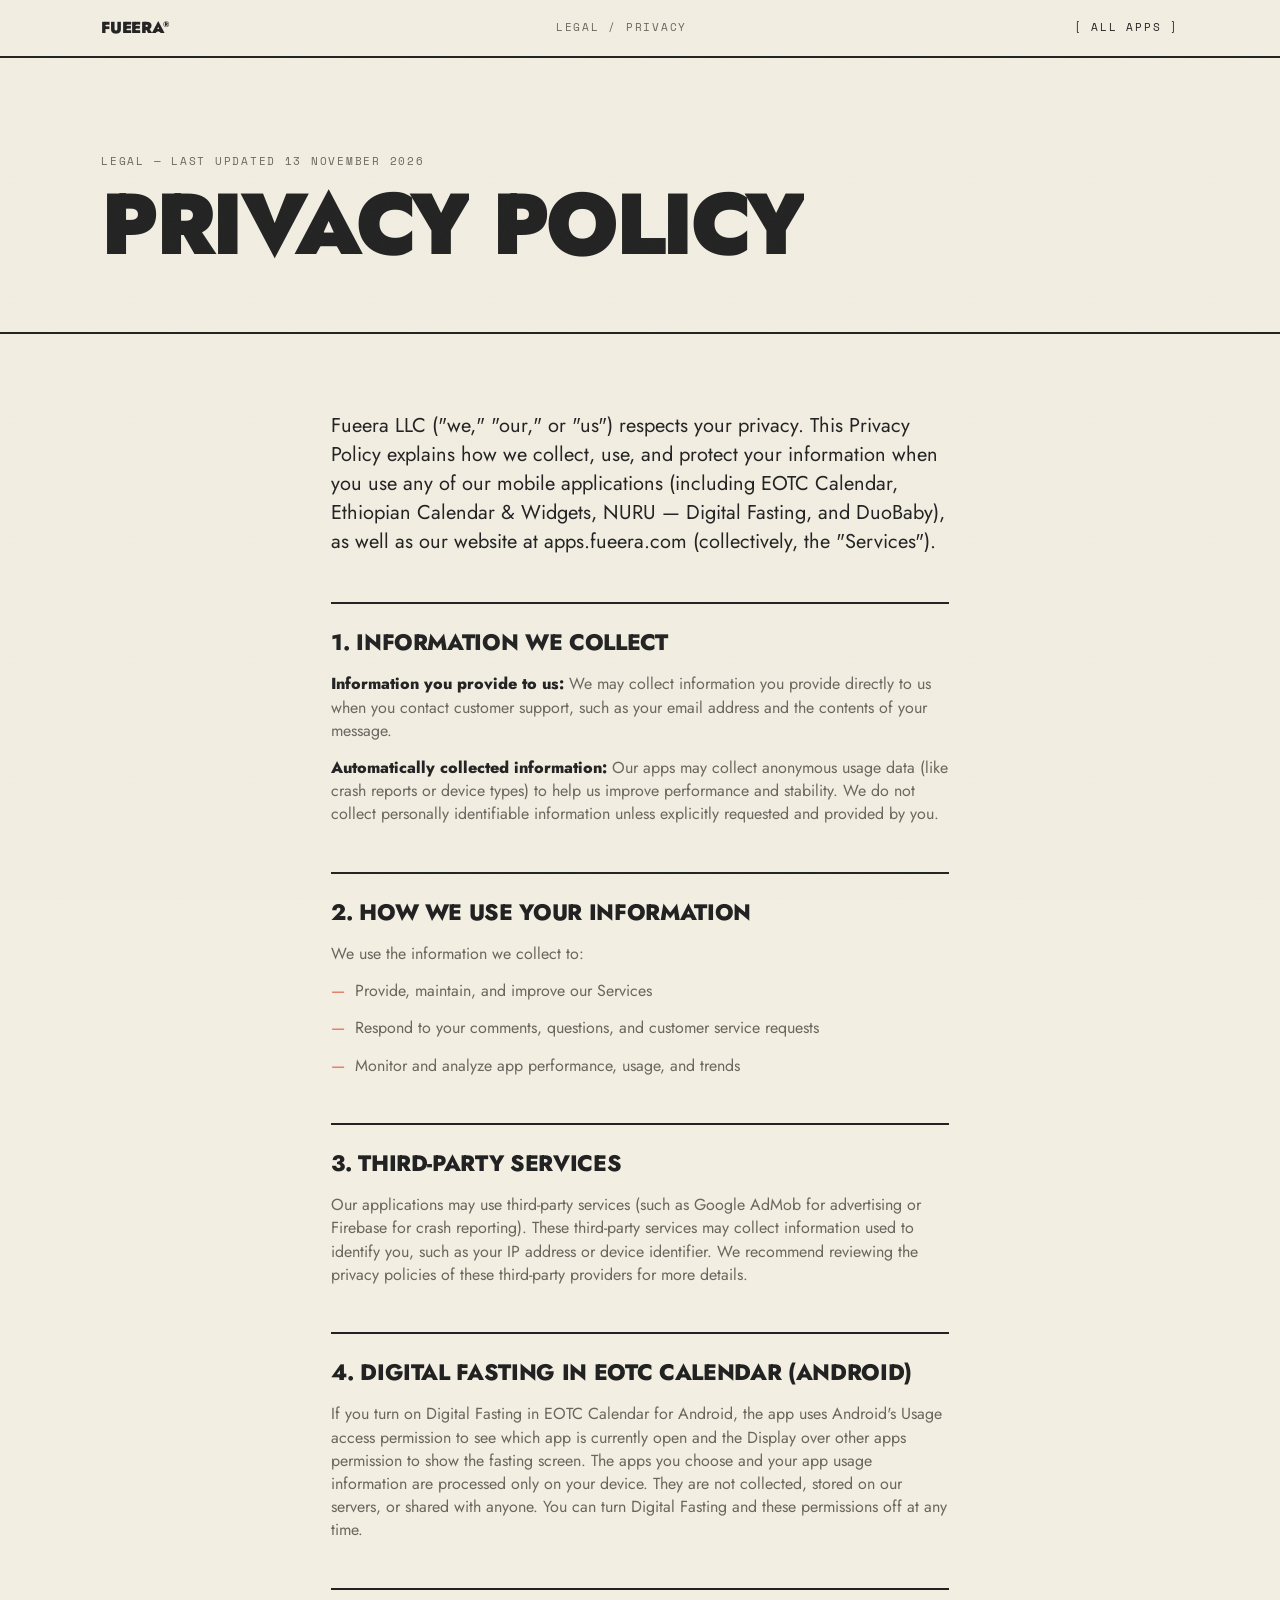
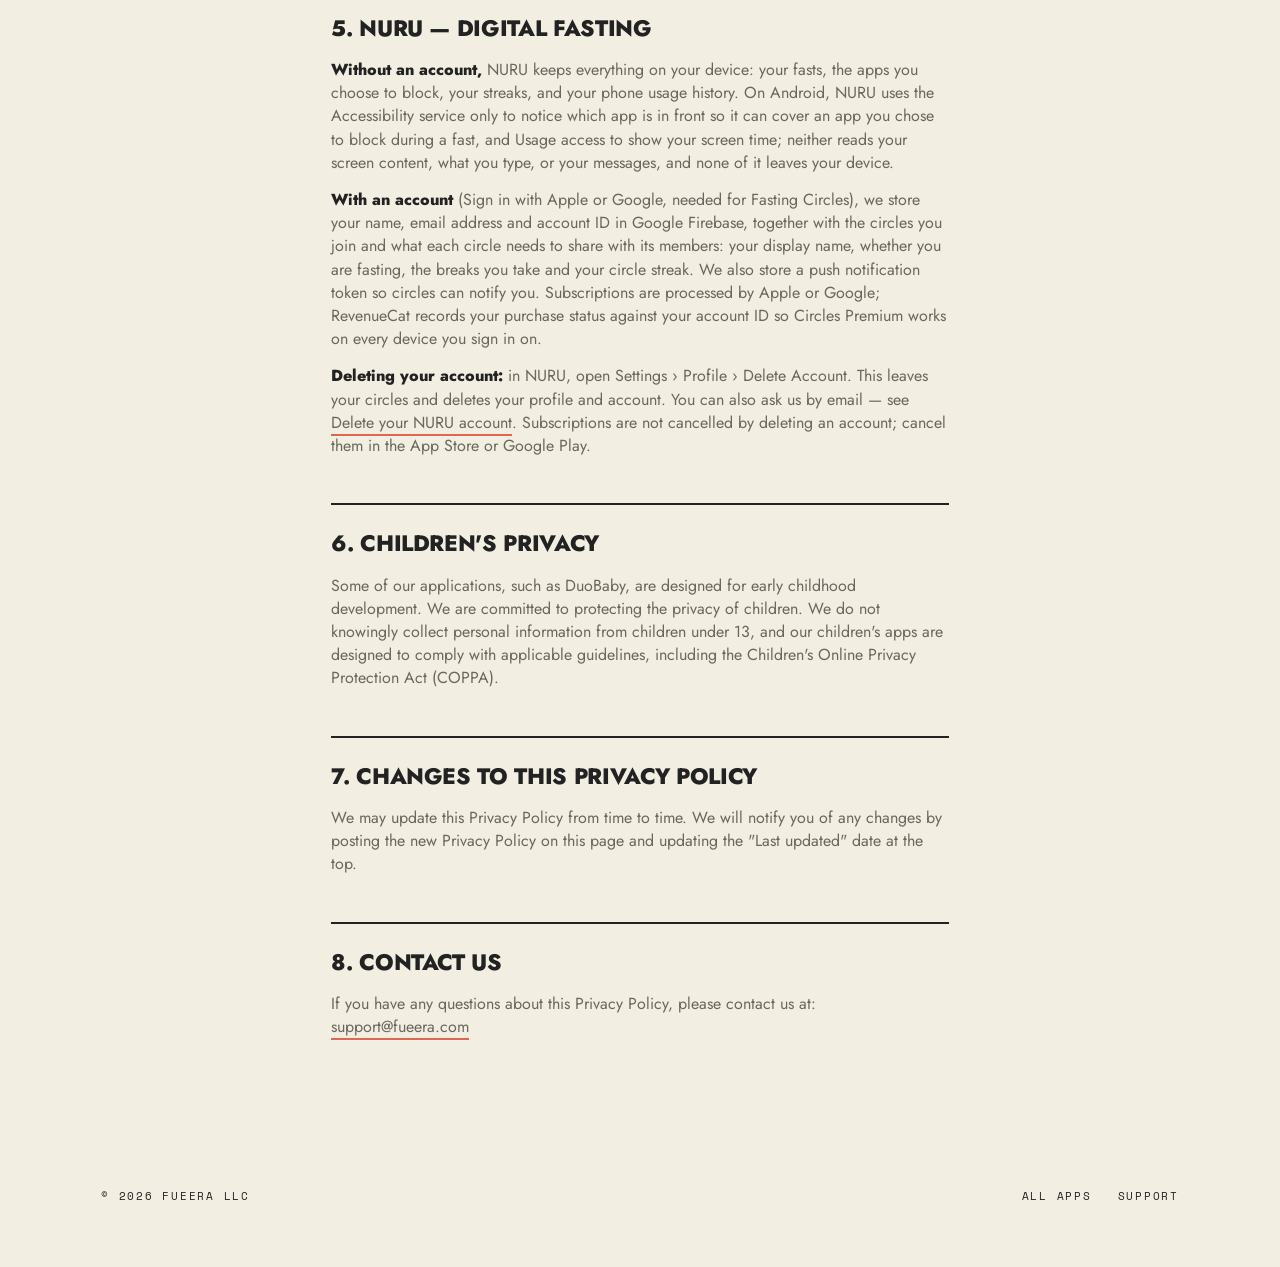
==== commit 4e0c4ed4: "NURU: account deletion page, and what NURU keeps in the privacy policy Play requires a web route to " ====
--- a/privacy-policy/index.html
+++ b/privacy-policy/index.html
@@ -36,7 +36,7 @@
 
     <header class="doc-head">
         <div class="wrap">
-            <span class="section-kicker mono">Legal — Last updated 11 November 2026</span>
+            <span class="section-kicker mono">Legal — Last updated 13 November 2026</span>
             <h1 class="display" data-split>Privacy Policy</h1>
         </div>
     </header>
@@ -63,13 +63,18 @@
             <h2>4. Digital Fasting in EOTC Calendar (Android)</h2>
             <p>If you turn on Digital Fasting in EOTC Calendar for Android, the app uses Android's Usage access permission to see which app is currently open and the Display over other apps permission to show the fasting screen. The apps you choose and your app usage information are processed only on your device. They are not collected, stored on our servers, or shared with anyone. You can turn Digital Fasting and these permissions off at any time.</p>
 
-            <h2>5. Children's Privacy</h2>
+            <h2>5. NURU &mdash; Digital Fasting</h2>
+            <p><strong>Without an account,</strong> NURU keeps everything on your device: your fasts, the apps you choose to block, your streaks, and your phone usage history. On Android, NURU uses the Accessibility service only to notice which app is in front so it can cover an app you chose to block during a fast, and Usage access to show your screen time; neither reads your screen content, what you type, or your messages, and none of it leaves your device.</p>
+            <p><strong>With an account</strong> (Sign in with Apple or Google, needed for Fasting Circles), we store your name, email address and account ID in Google Firebase, together with the circles you join and what each circle needs to share with its members: your display name, whether you are fasting, the breaks you take and your circle streak. We also store a push notification token so circles can notify you. Subscriptions are processed by Apple or Google; RevenueCat records your purchase status against your account ID so Circles Premium works on every device you sign in on.</p>
+            <p><strong>Deleting your account:</strong> in NURU, open Settings &rsaquo; Profile &rsaquo; Delete Account. This leaves your circles and deletes your profile and account. You can also ask us by email &mdash; see <a href="../apps/nuru/delete-account/">Delete your NURU account</a>. Subscriptions are not cancelled by deleting an account; cancel them in the App Store or Google Play.</p>
+
+            <h2>6. Children's Privacy</h2>
             <p>Some of our applications, such as DuoBaby, are designed for early childhood development. We are committed to protecting the privacy of children. We do not knowingly collect personal information from children under 13, and our children's apps are designed to comply with applicable guidelines, including the Children's Online Privacy Protection Act (COPPA).</p>
 
-            <h2>6. Changes to This Privacy Policy</h2>
+            <h2>7. Changes to This Privacy Policy</h2>
             <p>We may update this Privacy Policy from time to time. We will notify you of any changes by posting the new Privacy Policy on this page and updating the "Last updated" date at the top.</p>
 
-            <h2>7. Contact Us</h2>
+            <h2>8. Contact Us</h2>
             <p>If you have any questions about this Privacy Policy, please contact us at: <a href="mailto:support@fueera.com">support@fueera.com</a></p>
         </div>
     </main>
